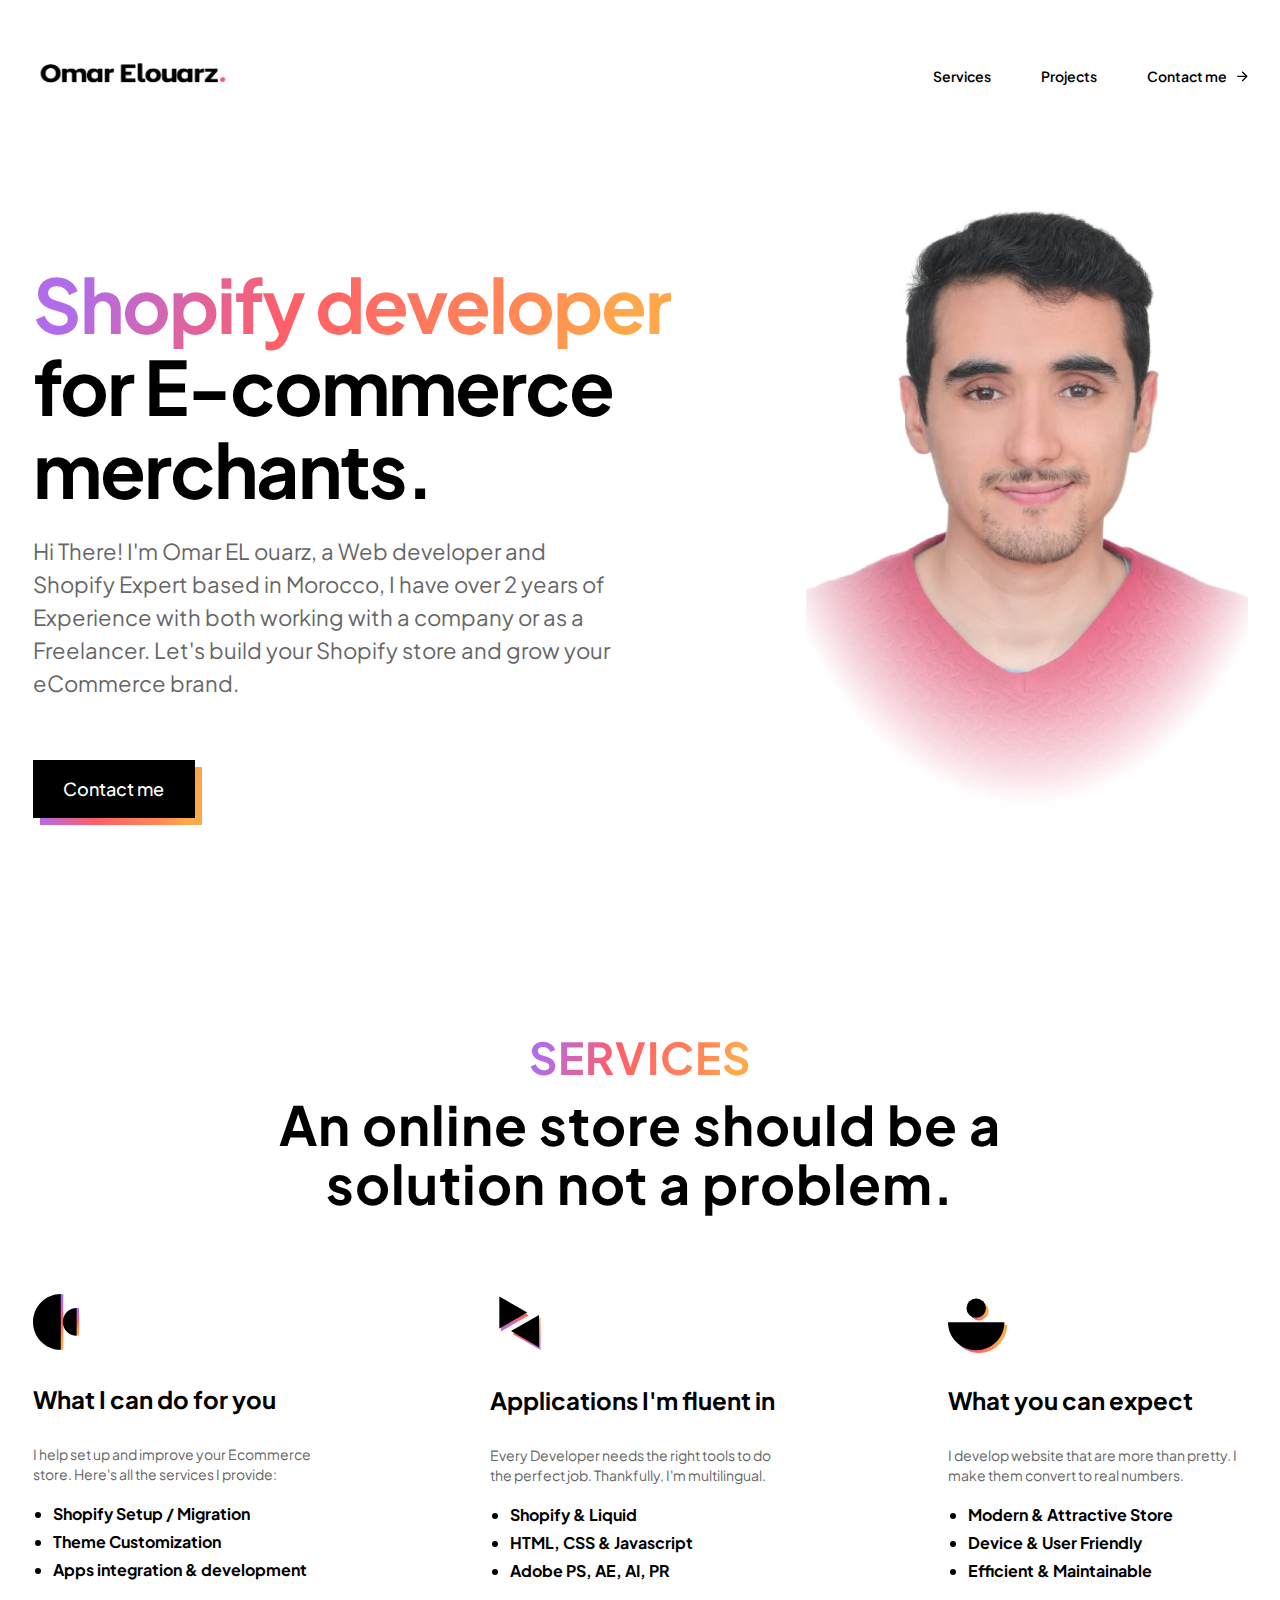
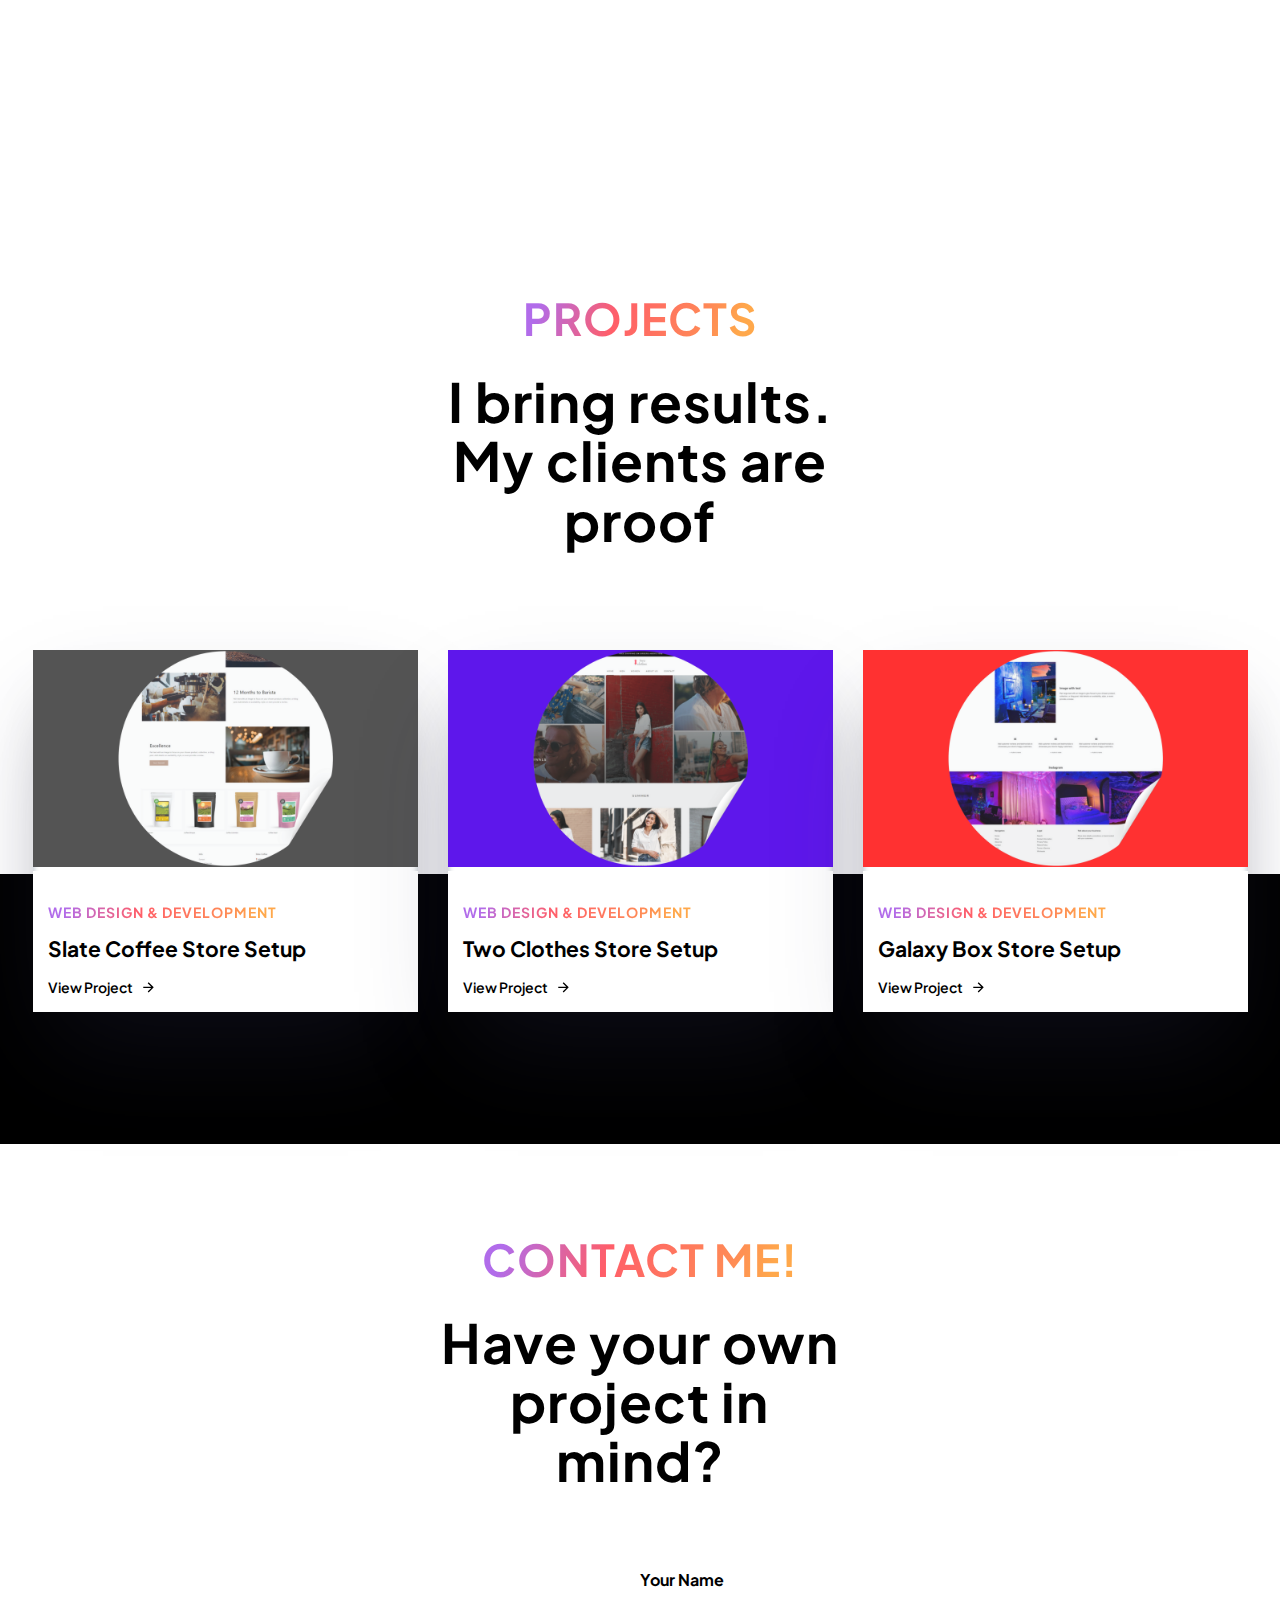
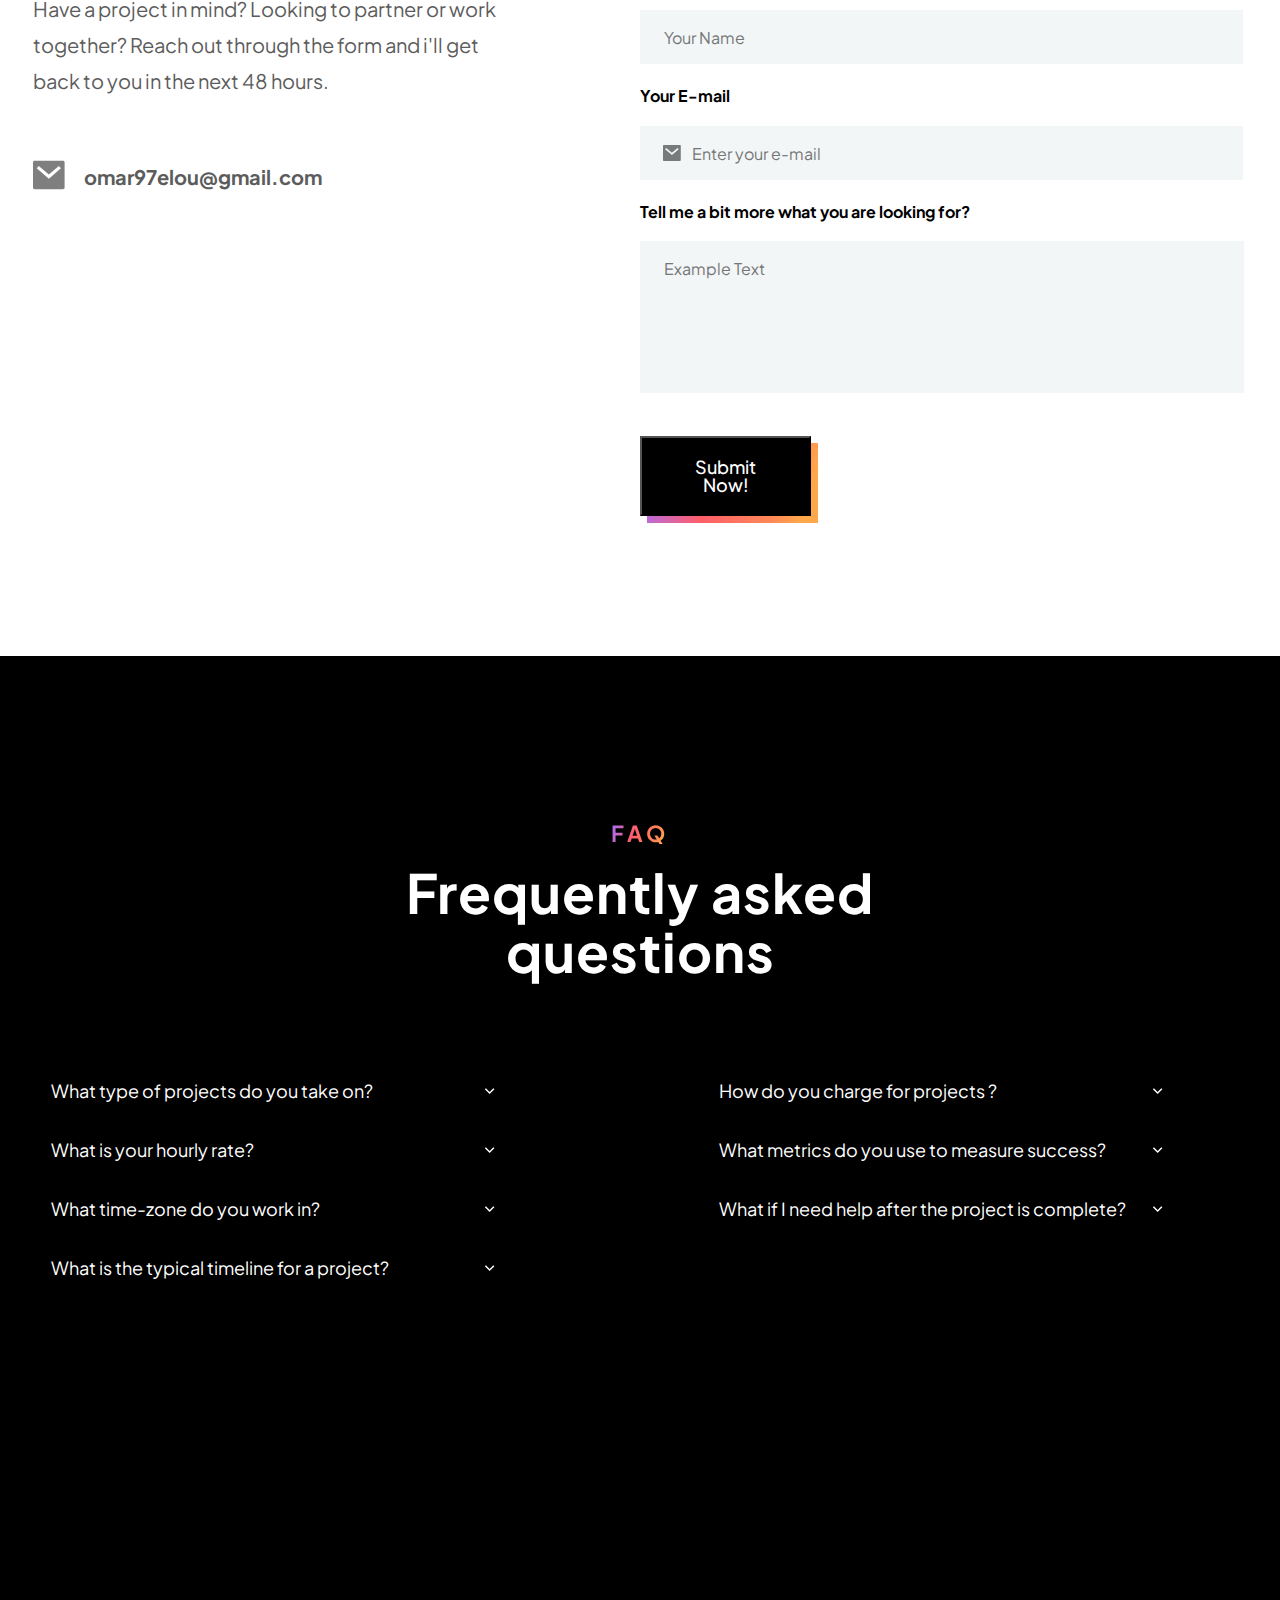
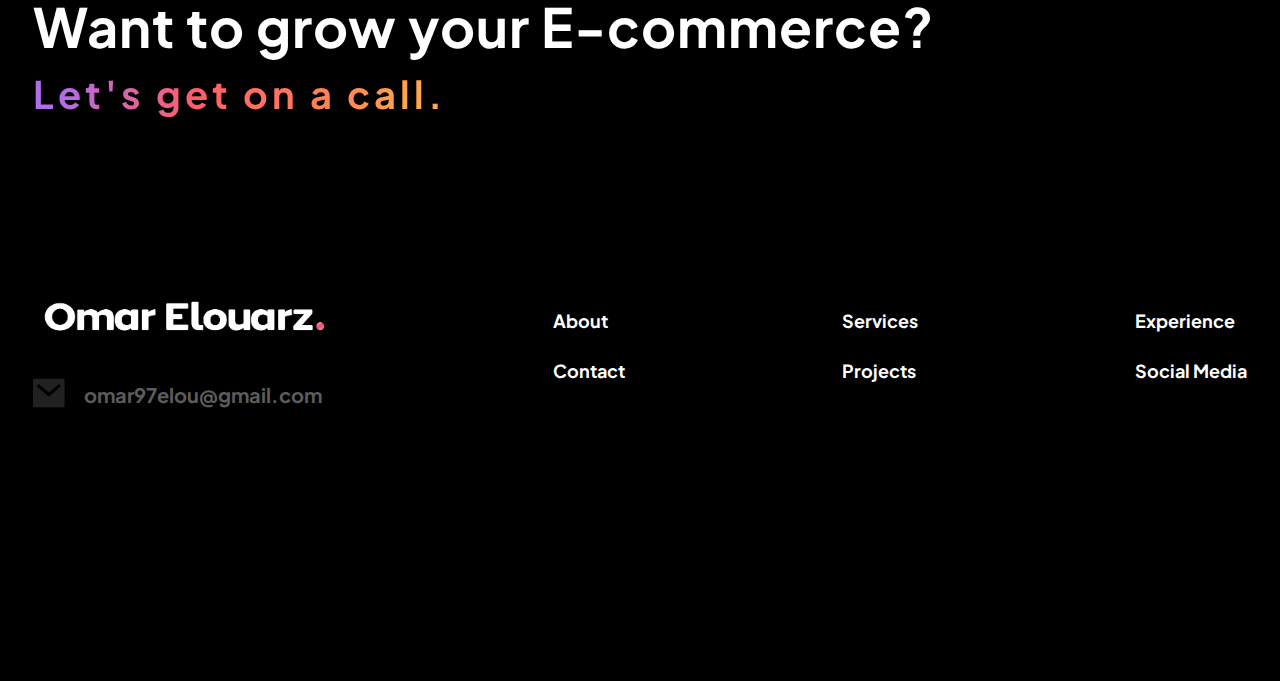
==== index.html @ 065af11f "Add the changes" ====
<!DOCTYPE html>
<html lang="en">

<head>
    <meta charset="UTF-8">
    <meta http-equiv="X-UA-Compatible" content="IE=edge">
    <meta name="viewport" content="width=device-width, initial-scale=1.0">
    <link rel="stylesheet" href="index.css">
    <link rel="preconnect" href="https://fonts.googleapis.com">
    <link rel="preconnect" href="https://fonts.gstatic.com" crossorigin>
    <link href="https://fonts.googleapis.com/css2?family=Plus+Jakarta+Sans:wght@500&display=swap" rel="stylesheet">
    <link rel="stylesheet" href="https://cdnjs.cloudflare.com/ajax/libs/font-awesome/6.2.1/css/all.min.css"
        integrity="sha512-MV7K8+y+gLIBoVD59lQIYicR65iaqukzvf/nwasF0nqhPay5w/9lJmVM2hMDcnK1OnMGCdVK+iQrJ7lzPJQd1w=="
        crossorigin="anonymous" referrerpolicy="no-referrer" />
    <title>Omar Elouarz | Shopify Expert</title>
</head>

<body>
    <section class="header-margin top-margin">
        <div class="header i-nav-bar nav-align body-max-width">
            <div class="omar-logo">
                <img src="./LWARZ KA7LA.png">
            </div>
            <input class="side-menu" type="checkbox" id="side-menu">
            <label class="hamb" for="side-menu">
                <span class="hamb-line"></span>
            </label>
            <div class="nav">
                <nav class="menu header">
                    <a href="#services">Services</a>
                    <a href="#projects">Projects</a>
                    <a href="#contact" class="contact-inline-block">
                        <div class="header-marg-img header row">
                            <div class="VP-pad">Contact me</div>
                            <div>
                                <img class="arrow" src="./Vector_1.svg">
                            </div>
                        </div>
                    </a>
                </nav>
            </div>
        </div>
    </section>
    <section id="about" class="marg-top body-max-width">
        <div class="header revers">
            <div class="header-width">
                <div class="h1-pad">
                    <h1><span class="gradiants">Shopify developer</span><br> for E-commerce <br> merchants.</h1>
                </div>
                <div class="header-p">
                    <p class="paragraph _22px">Hi There! I'm Omar EL ouarz, a Web developer and Shopify Expert based in Morocco, I have over 2 years of Experience with both working with a company or as a Freelancer. Let's build your Shopify store and grow your
                        eCommerce brand.</p><br>
                </div>
                <div class="contact-button">
                    <a class="button" href="contact">
                        <div class="button-up">
                            <div class="button-text">Contact me</div>
                        </div>
                        <div>
                            <div class="button-down"></div>
                        </div>
                    </a>
                </div>
            </div>
            <div class="my-img">
                <img src="./Frame 1.png">
            </div>
        </div>
    </section>
    <section id="services" class="marg-top body-max-width">
        <div class="second-pad-top">
            <div class="align services-wid-pad-button">
                <div>
                    <h3><span class="gradiants h3-detail">Services</span></h3>
                </div>
                <div>
                    <p class="big-title">An online store should be a solution not a problem.</p>
                </div>
            </div>
            <div class="header">
                <div class="services-p-width">
                    <div class="icons-img">
                        <img src="./Group-51.svg">
                    </div>
                    <h4>What I can do for you</h4>
                    <p class="paragraph._16px">I help set up and improve your Ecommerce store. Here's all the services I
                        provide:</p>
                    <ul class="ul-detail">
                        <li>Shopify Setup / Migration</li>
                        <li>Theme Customization</li>
                        <li>Apps integration & development</li>
                    </ul>
                </div>
                <div class="services-p-width">
                    <div class="icons-img">
                        <img src="./Group-17.svg">
                    </div>
                    <h4 style="margin-top: 30px;">Applications I'm fluent in</h4>
                    <p class="paragraph._16px">Every Developer needs the right tools to do the perfect job. Thankfully,
                        I'm multilingual.</p>
                    <ul class="ul-detail">
                        <li>Shopify & Liquid</li>
                        <li>HTML, CSS & Javascript</li>
                        <li>Adobe PS, AE, AI, PR</li>
                    </ul>
                </div>
                <div class="services-p-width">
                    <div class="icons-img">
                        <img src="./Group-16.svg">
                    </div>
                    <h4 style="margin-top: 30px;">What you can expect</h4>
                    <p class="paragraph._16px">I develop website that are more than pretty. I make them convert to real
                        numbers.</p>
                    <ul class="ul-detail">
                        <li>Modern & Attractive Store</li>
                        <li>Device & User Friendly</li>
                        <li>Efficient & Maintainable</li>
                    </ul>
                </div>
            </div>
        </div>
    </section>
    <section id="projects" class="marg-top body-max-width">
        <div>
            <div class="align projects-wid-pad">
                <div>
                    <h3><span class="gradiants h3-detail">Projects</span></h3>
                </div>
                <div class="header">
                    <div style="margin-top: 15px;">
                        <p class="big-title">I bring results.<br>My clients are proof</p>
                    </div>
                </div>
            </div>
            <!-- <div style="padding-top: 40px;">
                    <div class="projects-button">
                        <a class="button" href="projects">
                            <div class="button-up">
                                <div class="button-text">View all projects</div>
                            </div>
                            <div>
                                <div class="button-down"></div>
                            </div>
                        </a>
                    </div>
                </div> -->
            <div class="header">
                <div class="banners">
                    <div class="zoom">
                        <img class="portfolio-img" src="./Coffee-image.png">
                    </div>
                    <div class="white-bg pad">
                        <h3><span class="h3-banners gradiants h3-detail">Web Design & Development</span></h3>
                        <h2>Slate Coffee Store Setup</h2>
                        <a href="coffee.html" class="contact-inline-block">
                            <div class="header-marg-img header flex-row">
                                <div class="VP-pad">View Project</div>
                                <div>
                                    <img class="arrow" src="./Vector_1.svg">
                                </div>
                            </div>
                        </a>
                    </div>
                </div>
                <div class="banners">
                    <div class="zoom">
                        <img class="portfolio-img" src="./Cloths-image.png">
                    </div>
                    <div class="white-bg pad">
                        <h3><span class="h3-banners gradiants h3-detail">Web Design & Development</span></h3>
                        <h2>Two Clothes Store Setup</h2>
                        <a href="cloths.html" class="contact-inline-block">
                            <div class="header-marg-img header flex-row">
                                <div class="VP-pad">View Project</div>
                                <div>
                                    <img class="arrow" src="./Vector_1.svg">
                                </div>
                            </div>
                        </a>
                    </div>
                </div>
                <div class="banners">
                    <div class="zoom">
                        <img class="portfolio-img" src="./Galaxy-box-image.png">
                    </div>
                    <div class="white-bg pad">
                        <h3><span class="h3-banners gradiants h3-detail">Web Design & Development</span></h3>
                        <h2>Galaxy Box Store Setup</h2>
                        <a href="galaxy.html" class="contact-inline-block">
                            <div class="header-marg-img header flex-row">
                                <div class="VP-pad">View Project</div>
                                <div>
                                    <img class="arrow" src="./Vector_1.svg">
                                </div>
                            </div>
                        </a>
                    </div>
                </div>
            </div>
        </div>
    </section>
    <section class="background-black">
        <div class="black-section">
            <!-- <h2 class="h2">Have your own project in mind?</h2>
            <a href="#contact" class="contact-inline-block gradiants">
                <div class="grad-marg-img header">
                    <div class="VP-pad">Contact me</div>
                    <div>
                        <img class="grad-img" src="./orange arrow.svg">
                    </div>
                </div> -->
            </a>
        </div>
    </section>
    <section id="contact" class="contact-pad-bot body-max-width">
        <div class="align contact-wid-pad">
            <div>
                <h3><span class="gradiants h3-detail">Contact me!</span></h3>
            </div>
            <div class="header">
                <div style="margin-top: 15px;">
                    <p class="big-title">Have your own<br> project in mind?</p>
                </div>
            </div>
        </div>
        <div class="header">
            <div class="contact-width">
                <div class="contact-margin-top">
                    <!-- <h2 class="contact-heading">Get in touch</h2> -->
                    <p class="text-block _20-px">Have a project in mind? Looking to partner or work together? Reach out
                        through the form and i'll
                        get back to you in the next 48 hours.</p>
                    <div class="contact-email-and-phone-wrapper">
                        <div class="flex">
                            <div class="email-image-wrapper"><img src="./email.svg"></div>
                            <div class="email-text">omar97elou@gmail.com</div>
                        </div>
                        <!-- <div class="flex phone">
                            <div class="email-image-wrapper"><img src="./phone.svg"></div>
                            <div class="email-text">+212 606667563</div>
                        </div> -->
                    </div>
                </div>
            </div>
            <div class="contact-width contact-marg-top contact-height">
                <form name="contact" method="POST" data-netlify="true">
                    <div class="flex">

                        <div>
                            <label for="name" class="form-label">Your Name</label><br>
                            <input type="text" name="name" class="first-input more-details input-marg" placeholder="Your Name">
                        </div>
                        <!-- <div>
                        <label for="name" class="form-label">Last Name</label><br>
                        <input type="text" class="first-input more-details" placeholder="Last Name">
                    </div> -->
                    </div>
                    <div>
                        <div>
                            <label for="email" class="form-label">Your E-mail</label><br>
                            <input type="text" name="email" class="img-for-email second-input more-details"
                                placeholder="Enter your e-mail">
                        </div>
                    </div>
                    <div>
                        <!-- <div>
                        <label for="Budget" class="form-label">Your Budget</label><br>
                        <select name="Budget" class="img-for-budget budget-input" id="Budget">
                            <option value="First">1k-3k</option>
                            <option value="Second">3k-5k</option>
                            <option value="Third">5k-10k</option>
                            <option value="Fourth">More than 10k</option>
                        </select>
                        </div> -->
                        <div class="div-form-label">
                            <label for="name" class="form-label">Tell me a bit more what you are looking for?</label>
                            <textarea name="textarea" id="" class="second-input textarea more-details"
                                placeholder="Example Text"></textarea>
                        </div>
                        <div class="submit-button">
                            <a class="button" href="contact">
                                <div class="button-up">
                                    <button type="submit" class="button-text">Submit Now!</button>
                                </div>
                                <div>
                                    <div class="button-down"></div>
                                </div>
                            </a>
                        </div>
                    </div>
                </form>
            </div>
        </div>
    </section>
    <section class="footer-pad-top marg-top background-black">
        <div class="body-max-width">
            <div class="align faq-wid-pad">
                <div>
                    <h3><span class="gradiants h3-detail span">faq</span></h3>
                </div>
                <div>
                    <div>
                        <h2 class="h2">Frequently asked questions</h2>
                    </div>
                </div>
            </div>
            <div class="header collapsibles">
                <div class="collap-width">
                    <button class="button accordion img-faq">What type of projects do you take on?</button>
                    <div class="panel">
                        <p class="p-collap-width">I will design/develop complete Shopify websites, Fix Bugs & create
                            custom Shopify websites.
                        </p>
                    </div>
                    <button class="button accordion img-faq">What is your hourly rate?</button>
                    <div class="panel">
                        <p class="p-collap-width">I only charge hourly for my ongoing projects that need work on the
                            regular. One-time projects
                            are charged upfront to keep it transparent and clean! My hourly rate is $50.</p>
                    </div>
                    <button class="button accordion img-faq">What time-zone do you work in?</button>
                    <div class="panel">
                        <p class="p-collap-width">I work Greenwich Mean Time , but I'm always ready to help out in
                            emergencies, no matter the
                            hour.</p>
                    </div>
                    <button class="button accordion img-faq">What is the typical timeline for a project?</button>
                    <div class="panel">
                        <p class="p-collap-width">Depends on the scope of the project, really. Some projects take less
                            than a week. Some take
                            months. The best way to find out is to get on a quick call with me, and discuss it. No
                            strings attached!</p>
                    </div>
                </div>
                <div class="collap-width">
                    <button class="button accordion img-faq">How do you charge for projects ?</button>
                    <div class="panel">
                        <p class="p-collap-width">I quote a price upfront--so that you know exactly what you're paying
                            and for what, and there
                            are no surprises later. The exact cost of your project depends on the scope and
                            requirements!</p>
                    </div>
                    <button class="button accordion img-faq">What metrics do you use to measure success?</button>
                    <div class="panel">
                        <p class="p-collap-width">The best metrics are customer adoption, happiness, task success, and
                            engagement. There are a
                            number of frameworks such as the System Usability Scale that help us understand product
                            performance and I'm happy to help with that.</p>
                    </div>
                    <button class="button accordion img-faq">What if I need help after the project is complete?</button>
                    <div class="panel">
                        <p class="p-collap-width">I always make sure to help out my clients one month after the project
                            ends, for free. For any
                            help post that, we can work out an ongoing arrangement!</p>
                    </div>
                </div>
            </div>
        </div>
    </section>
    <footer class="footer-pad-top background-black">
        <div class="body-max-width">
            <div class="footer-wid-pad">
                <div>
                    <div>
                        <h2 class="h2">Want to grow your E-commerce?</h2>
                    </div>
                </div>
                <div>
                    <h3><span class="gradiants h3-detail span2">Let's get on a call.</span></h3>
                </div>
            </div>
            <div class="flex-space-between footer-detail footer-pad-top">
                <div class="footer-img">
                    <img class="img-pad" src="./LWARZ BAYDA.png">
                    <div class="flex">
                        <div class="email-image-wrapper">
                            <img src="./Vector_3.svg">
                        </div>
                        <div class="email-text">omar97elou@gmail.com</div>
                    </div>
                </div>
                <div>
                    <nav class="flex-col">
                        <a class="footer-nav-a gap" href="#">About</a>
                        <a class="footer-nav-b gap pad-right1" href="#">Contact</a>
                    </nav>
                </div>
                <div>
                    <nav class="flex-col">
                        <a class="footer-nav-a gap" href="#">Services</a>
                        <a class="footer-nav-b gap pad-right2" href="#">Projects</a>
                    </nav>
                </div>
                <div>
                    <nav class="flex-col">
                        <a class="footer-nav-a gap" href="#">Experience</a>
                        <a class="footer-nav-b gap pad-right3" href="#">Social Media</a>
                    </nav>
                </div>
            </div>
    </footer>
    <script>
        var acc = document.getElementsByClassName("accordion");
        var i;

        for (i = 0; i < acc.length; i++) {
            acc[i].addEventListener("click", function () {
                this.classList.toggle("active");
                var panel = this.nextElementSibling;
                if (panel.style.display === "block") {
                    panel.style.display = "none";
                } else {
                    panel.style.display = "block";
                }
            });
        }
    </script>
    <script src="https://ajax.googleapis.com/ajax/libs/jquery/3.3.1/jquery.min.js"></script>
    <script>
        $(document).ready(function () {
            // Add smooth scrolling to all links
            $("a").on('click', function (event) {

                // Make sure this.hash has a value before overriding default behavior
                if (this.hash !== "") {
                    // Prevent default anchor click behavior
                    event.preventDefault();

                    // Store hash
                    var hash = this.hash;

                    // Using jQuery's animate() method to add smooth page scroll
                    // The optional number (800) specifies the number of milliseconds it takes to scroll to the specified area
                    $('html, body').animate({
                        scrollTop: $(hash).offset().top
                    }, 800, function () {

                        // Add hash (#) to URL when done scrolling (default click behavior)
                        window.location.hash = hash;
                    });
                } // End if
            });
        });
    </script>
</body>

</html>
---- index.css ----
/* html{
    scroll-behavior: smooth;
} */
body {
    font-family: 'Plus Jakarta Sans', sans-serif;
    color: #333;
    font-size: 14px;
    line-height: 20px;
    margin: 0px;
}

*{
    font-family: 'Plus Jakarta Sans', sans-serif;
}

.side-menu {
    display: none;
}

.body-max-width {
    max-width: 1215px;
    margin-left: auto;
    margin-right: auto;
}

.omar-logo img {
    width: 100%;
}

.omar-logo {
    width: 200px;
}

.nav-align {
    align-items: center;
}

.arrow {
    width: 11px;
    
}

.marg-top {
    margin-top: 60px;
}

.second-pad-top {
    padding-top: 100px;
}

.header {
    display: flex;
    justify-content: space-between;
}

.contact-inline-block {
    max-width: 100%;
    display: inline-block;
}

.my-img {
    max-width: 450px;
    width: 40%;
}

img {
    width: 100%;
}

a {
    text-decoration: none;
    color: black;
    font-weight: 600;
}
nav a {
    margin-left: 50px;
}

.top-margin{
    margin: 50px 0px;
}

.header-marg-img img{
    transform: translate(0px,0px);
    transition: all 0.5s ease;
}
.header-marg-img:hover img{
    transform: translate(10px,0px);
}

.hero {
    display: flex;
}

h1 .gradiants {
    background-image: linear-gradient(108deg, #b16cea 8%, #ff5e69 40%, #ff8a56 77%, #ffa84b 91%);
    -webkit-background-clip: text;
    background-clip: text;
    -webkit-text-fill-color: transparent;
}

._22px {
    font-size: 22px;
    line-height: 150%;
}
.big-title {
    margin-top: 0px;
    margin-bottom: 0px;
    color: #000;
    font-size: 54px;
    line-height: 110%;
    font-weight: 700;
    letter-spacing: 1px;
}

.h3-detail {
    font-size: 22px;
    letter-spacing: 4px;
    font-weight: 700;
    text-transform: uppercase;
}

.services-wid-pad-button {
    width: 60%;
    margin-left: auto;
    margin-right: auto;
    padding-bottom: 80px;
}

.button {
    position: relative;
    overflow: visible;
}

.button-text {
    position: relative;
    z-index: 1;
    padding: 20px 30px;
    background-color: #000;
    transition: 0.5s;
    
}
.button-text:hover {
    transform: translate(7px, 7px);
    z-index: 1;
    transition: 0.5s;
    
}
.h1-pad{
    padding-top: 100px;
}

.header-width {
    width: 70%;
}

h1 {
    margin-top: 0px;
    margin-bottom: 0px;
    color: #000;
    font-size: 75px !important;
    line-height: 110%;
    font-weight: 700;
    letter-spacing: -2px;
}

p {
    margin-bottom: 0px;
    color: #666;
}

.paragraph._22px {
    font-size: 22px;
    line-height: 150%;
}

.header-p {
    max-width: 590px;
    margin-top: 25px;
    margin-bottom: 40px;
}

.button-text {
    color: #fff;
    font-size: 18px;
    line-height: 100%;
    font-weight: 500;
}

.button-down {
    position: absolute;
    left: 0%;
    top: 0%;
    right: 0%;
    bottom: 0%;
    padding: 20px 30px;
    background-image: linear-gradient(108deg, #b16cea 8%, #ff5e69 40%, #ff8a56 77%, #ffa84b 91%);
    -webkit-transform: translate(7px, 7px);
    -ms-transform: translate(7px, 7px);
    transform: translate(7px, 7px);
}

.contact-button {
    width: 162px;
}
.gradiants {
    background-image: linear-gradient(108deg, #b16cea 8%, #ff5e69 40%, #ff8a56 77%, #ffa84b 91%);
    -webkit-background-clip: text;
    -webkit-text-fill-color: transparent;
    line-height: 90%;
    font-weight: 700;
}

h3 .gradiants {
    background-image: linear-gradient(108deg, #b16cea 8%, #ff5e69 40%, #ff8a56 77%, #ffa84b 91%);
    -webkit-background-clip: text;
    -webkit-text-fill-color: transparent;
    font-size: 44px;
    letter-spacing: 1px;
}

.align {
    text-align: center;
}

ul {
    padding: 0 10px;
}

.services-p-width {
    width: 300px;
}
h4 {
    color: #000;
    font-size: 24px;
    line-height: 110%;
    font-weight: 700;
}
.paragraph._16px {
    font-size: 16px;
    line-height: 28px;
}

p ._16px {
    padding-right: 10px;
}

.ul-detail {
    margin-left: 10px;
    color: #000;
    font-size: 16px;
    line-height: 28px;
    font-weight: 700;
}
.projects-button {
    width: 200px;
}
.portfolio-img {
    width: 100%;
}
.portfolio-header {
    display: flex;
    justify-content: space-between
}
.banners {
   margin: 100px 0 ;
   width: 385px;
   background-color: white;
   box-shadow: rgba(50, 50, 93, 0.25) 0px 50px 100px -20px, rgba(0, 0, 0, 0.3) 0px 30px 60px -30px, rgba(10, 37, 64, 0.35) 0px -2px 6px 0px inset;
}

.zoom {
    overflow: hidden;
}
.portfolio-img {
    transition: all 0.5s ease-in-out;
}
.zoom:hover img{
    transform: scale(1.3);
}

.white-bg {
    background-color: white;
    color: black;
}

.VP-pad{
    padding-right: 10px;
}

.projects-wid-pad{
    width: 44%;
    margin-left: auto;
    margin-right: auto;
}
.contact-wid-pad{
    width: 36%;
    margin-left: auto;
    margin-right: auto;
}
.contact-margin-top {
    margin-top: 100px;
}

.bc {
    background-color: #000;
    height: 400px;
    position: relative;
    bottom: 255px;
    z-index: -1;
}
.pad {
    padding:15px;
}
.h3-banners {
    font-size: 14px !important ;
}

.black-section{
    max-width: 1215px;
    margin-left: auto;
    margin-right: auto;
    padding-top: 220px;
    padding-bottom: 50px;
}
.background-black{
    background-color: #000;

}
.h2 {
    margin: 0;
    padding: 0;
    color: white;
    font-size: 54px;
    line-height: 110%;
    font-weight: 700;
    letter-spacing: 1px;
}
.contact-pad-bot {
    padding: 80px 0;
}

.icons-img {
    width: 20%;
}

.grad-img {
    width: 30px;
}
.grad-marg-img {
    font-size: 54px;
    margin-top: 30px;
}

.grad-marg-img img{
    transform: translate(0px,0px);
    transition: all ease;
}
.grad-marg-img:hover img{
    transform: translate(10px,0px);
}

#projects{
    position: relative;
    bottom: -238px
}
#services, #projects, #contact {
    transition-delay:  0.5s;
}
.flex {
    display: flex;   
}
.contact-height {
    line-height: 58px;
}
.contact-heading {
    margin-bottom: 32px;
    color: black;
    font-size: 56px;
    line-height: 72px;
}
.text-block._20-px {
    width: 475px;
    color: #5c5c5c;
    font-size: 20px;
    line-height: 36px;
}
.contact-email-and-phone-wrapper {
    margin-top: 60px;
    width: 350px;
}
.email-image-wrapper{
    display: flex;
    width: 32px;
    height: 32px;
    margin-right: 19px;
}
.email-text {
    color: #5c5c5c;
    font-size: 20px;
    line-height: 36px;
    font-weight: 700;
}
.phone {
    margin-top: 50px;
}
.contact-width {
    width: 50%;
}
.contact-marg-top {
    margin-top: 60px;
}
.form-label {
    margin-bottom: 12px;
    color: #000;
    font-size: 16px;
    
    font-weight: 700;
}
.first-input {
    width: 577px;
    height: 38px;
    margin-bottom: 50px;
}
.input-marg{
    margin-right: 10px;
    
}
.second-input {
    width: 549px;
    height: 38px;
    resize: none;
    margin-bottom: 50px;
}
.budget-input {
    width: 607px;
    height: 38px;
    padding-left: 24px;
    /* margin-bottom: 50px; */
    background-color: #f2f6f7
}
.more-details {
    border: 1px none #000;
    background-color: #f2f6f7;
    font-size: 16px;
    line-height: 28px;
    margin-bottom: 0px;
    padding-top: 8px;
    padding-bottom: 8px;
    padding-left: 24px;
}
.textarea {
    padding-top: 14px;
    padding-bottom: 100px;
    width: 578px;
    margin-bottom: 20px;
}
.submit-button {
    width: 171px;
}
.img-for-email {
    background-image: url(../Vector-2_1.svg);
    background-repeat: no-repeat;
    background-size: 18px 18px;
    background-position: 4% 50%;
    padding-left: 52px;
}
.img-for-budget {
    background-image: url(../Vector_2.svg);
    background-repeat: no-repeat;
    background-size: 18px 18px;
    background-position: 4% 50%;
    padding-left: 53px;
    height: 56px;
    color: rgba(0, 0, 0, 0.5);
    font-size: 16px;
    line-height: 32px;
}
.p_width {
    color: white;
}
.span {
    font-size: 22px !important;
    line-height: 100%;
    font-weight: 700;
    letter-spacing: 4px !important;
    text-transform: uppercase;
}
.span2 {
    font-size: 38px !important;
    line-height: 110%;
    font-weight: 700;
    letter-spacing: 4px !important;
    text-transform: none;
    
}
.faq-wid-pad {
    width: 50%;
    margin-left: auto;
    margin-right: auto;
}
.footer-pad-top {
    padding: 150px 0px;
}
.collapsibles {
    padding-top: 80px;
}

.accordion {
    background-color: black;
    color: white;
    cursor: pointer;
    padding: 18px;
    width: 90%;
    border: none;
    text-align: left;
    outline: none;
    font-size: 15px;
    transition: 0.4s;
}
  
.active, .accordion:hover {
    background-color: rgba(128, 128, 128, 0.515); 
}
  
.panel {
    padding: 0 18px;
    display: none;
    background-color: black;
    overflow: hidden;
}

.collap-width {
    width: 45%;
}

.p-collap-width {
    width: 85%;
}
.button {
    font-size: 18px;
}
.p-contact-width {
    width: 380px;
}
.img-faq {
    background-image: url(./arrow-down-s-line-1.svg);
    background-repeat: no-repeat;
    background-size: 950px 18px;
    background-position: 4% 50%;
}
.footer-wid-pad {
    width: 100%;
    margin-left: auto;
    margin-right: auto;
}
.footer-nav-b{
    color: white;
    font-weight: 700;
    font-size: 18px;
}
.footer-nav-a {
    color: white;
    padding-top: 30px;
    padding-bottom: 30px;
    font-weight: 700;
    font-size: 18px;
}
.flex-col {
    display: flex;
    flex-direction: column;
}
.footer-detail {
    width: 100%;
    height: 100px;
}
.footer-img {
    width: 25%;
}
.flex-space-between {
    display: flex;
    justify-content: space-between;
}
.img-pad {
    padding-bottom: 17px;
}
#i-bar {
    display: none;
}

@media only screen and (max-width: 768px) {
    body {
        
    }
    .body-max-width {
        max-width: 700px;
        margin-left: auto;
        margin-right: auto;
    }
    .header {
        flex-direction: column;
    }
    .first-input {
        width: 460px;
    }
    .second-input {
        width: 430px;  
    }
    .text-block._20-px {
        width: 500px;
    }
    h1 {
        font-size: 70px !important;
    }
    .header-p {
        max-width: 615px;
    }
    .header-width {
        width: 90%;
        margin-left: auto;
        margin-right: auto;
    }
    .my-img {
        padding-top: 60px;
        width: 45%;
        margin-left: auto;
        margin-right: auto;
    }
    .services-wid-pad-button {
        width: 100%;
        margin-left: auto;
        margin-right: auto;
        padding-bottom: 80px;
    }
    h3 .gradiants {
        font-size: 24px;
        letter-spacing: 4px; 
    }
    .projects-wid-pad {
        width: 100%;
        margin-left: auto;
        margin-right: auto;
    }
    .big-title {
        font-weight: 700;
        font-size: 50px;
        width: 600px;
        margin-left: auto;
        margin-right: auto;
    }
    .contact-wid-pad {
        width: 100%;
        margin-left: auto;
        margin-right: auto;
    }
    h5 {
        font-size: 19px;
    }
    .black-section {
        display: none;
    }
    .marg-top {
        margin-top: 0px;
    }
    .contact-margin-top {
        margin-top: 50px;
    }
    .contact-width {
        width: 70%;
        margin-left: auto;
        margin-right: auto;
    }
    .h2 {
        font-size: 36px;
        line-height: 120%;
        letter-spacing: 0.5px;
    }
    .faq-wid-pad {
        width: 100%;
        margin-left: auto;
        margin-right: auto;
    }
    .collap-width {
        width: 90%;
        margin-left: auto;
        margin-right: auto;
    }
    .banners {
        margin: 30px 0px;
        margin-left: auto;
        margin-right: auto;
    }
    #contact {
        margin-top: 200px;
    }
    .flex-space-between {
        flex-direction: column;
    }
    .footer-img {
        width: 70%;
    }
    .flex-col {
        flex-direction: row;
        justify-content: space-between;
    }
    .footer-nav-b {
        padding-top: 30px;
        padding-bottom: 30px;
    }
    .gap {
        margin: 0;
    }
    .pad-right1 {
        padding-right: 60px;
    }
    .pad-right2 {
        padding-right: 59px;
    }
    .pad-right3 {
        padding-right: 22px;
    }

    .img-faq {
        background-image: url(./arrow-down-s-line-1.svg);
        background-repeat: no-repeat;
        background-size: 1250px 18px;
        background-position: 4% 50%;
    }
    .accordion {
        width: 100%;
    }
    .span2 {
        font-size: 30px !important;
        letter-spacing: 1px !important;
    }
    .email-image-wrapper {
        width: 30px;
        height: 21px;
        margin-right: 6px;
        margin-top: 8px;
    }
    .footer-wid-pad {
        width: 85%;
        margin-left: auto;
        margin-right: auto;
    }
    .footer-detail {
        width: 85%;
        height: 100px;
        margin-left: auto;
        margin-right: auto;
    }
    .img-pad {
        width: 85%;
    }
    .header.flex-row {
        flex-direction: row;
    }
    .textarea {
        width: 460px;
    }
    .div-form-label {
        width: 375px;
    }
    .services-p-width {
        padding-top: 30px;
        margin-left: auto;
        margin-right: auto;
    }
    .header.revers {
        flex-direction: column-reverse;
    }
    #i-bar {
        display: block;
        margin-left: 166px;
    }
    #i-bar :hover{

    }
    .header.i-nav-bar {
        flex-direction: row;
        justify-content: space-between;
    }
    .side-menu {
        display: none;
    }

    .hamb {
        cursor: pointer;
        float: right;
        padding: 40px 20px;
    }
    .nav {
        max-height: 0;
        transition: max-height .5s ease-out;
    }
    .nav{
        width: 100%;
        height: 16%;
        background-color: white;
        position: absolute;
        top: 104px;
        left: 0;
        overflow: hidden;
    }

    .row {
        display: flex;
        flex-direction: row;
        justify-content: center;
    }
    
    .menu a{
        display: block;
        padding: 12px;
        margin: 0;
        color: black;
        text-align: center;
    }
    .menu a:hover{
        background-color: white;
    }
    .side-menu:checked ~ nav{
        max-height: 100%;
    }
    .hamb-line {
        background: black;
        display: block;
        height: 2px;
        position: relative;
        width: 24px;
    }
    .hamb-line::before,
    .hamb-line::after{
    background: black;
    content: '';
    display: block;
    height: 100%;
    position: absolute;
    transition: all .2s ease-out;
    width: 100%;
    }
    .hamb-line::before{
    top: 5px;
    }

    .hamb-line::after{
    top: -5px;
    }
    .side-menu:checked ~ .nav{
        max-height: 16%;
        box-shadow: rgba(0, 0, 0, 0.1) 0px 4px 6px -1px, rgba(0, 0, 0, 0.06) 0px 2px 4px -1px;
    }
    
    .side-menu:checked ~ .hamb .hamb-line {
        background: transparent;
    }
    
    .side-menu:checked ~ .hamb .hamb-line::before {
        transform: rotate(-45deg);
        top:0;
    
    }
    
    .side-menu:checked ~ .hamb .hamb-line::after {
        transform: rotate(45deg);
        top:0;
    }
    #projects {
        position: relative;
        bottom: -100px;
    }

}


@media only screen and (max-width: 425px) {
    body {
        
    }
    .body-max-width {
        max-width: 380px;
        margin-left: auto;
        margin-right: auto;
    }
    .header {
        flex-direction: column;
    }
    .first-input {
        width: 350px;
    }
    .second-input {
        width: 323px;  
    }
    .text-block._20-px {
        width: 380px;
    }
    h1 {
        font-size: 40px !important;
    }
    .paragraph._22px {
        font-size: 19px;
        /* line-height: 150%; */
    }
    .header-width {
        width: 100%;
    }
    .my-img {
        padding-top: 60px;
        width: 70%;
        margin-left: auto;
        margin-right: auto;
    }
    .services-wid-pad-button {
        width: 100%;
        margin-left: auto;
        margin-right: auto;
        padding-bottom: 80px;
    }
    h3 .gradiants {
        font-size: 24px;
        letter-spacing: 4px; 
    }
    .projects-wid-pad {
        width: 100%;
        margin-left: auto;
        margin-right: auto;
    }
    .big-title {
        font-weight: 700;
        font-size: 32px;
        width: 350px;
        margin-left: auto;
        margin-right: auto;
    }
    .contact-wid-pad {
        width: 100%;
        margin-left: auto;
        margin-right: auto;
    }
    h5 {
        font-size: 19px;
    }
    .black-section {
        display: none;
    }
    .marg-top {
        margin-top: 0px;
    }
    .contact-margin-top {
        margin-top: 50px;
    }
    /* img {
        width: 100%;
    } */
    .h2 {
        font-size: 36px;
        line-height: 120%;
        letter-spacing: 0.5px;
    }
    .faq-wid-pad {
        width: 100%;
        margin-left: auto;
        margin-right: auto;
    }
    .collap-width {
        width: 100%;
    }
    .banners {
        margin: 30px 0px;
    }
    #contact {
        margin-top: 200px;
    }
    .flex-space-between {
        flex-direction: column;
    }
    .footer-img {
        width: 70%;
    }
    .flex-col {
        flex-direction: row;
        justify-content: space-between;
    }
    .footer-nav-b {
        padding-top: 30px;
        padding-bottom: 30px;
    }
    .gap {
        margin: 0;
    }
    .pad-right1 {
        padding-right: 60px;
    }
    .pad-right2 {
        padding-right: 59px;
    }
    .pad-right3 {
        padding-right: 22px;
    }

    .img-faq {
        background-image: url(./arrow-down-s-line-1.svg);
        background-repeat: no-repeat;
        background-size: 755px 18px;
        background-position: 4% 50%;
    }
    .accordion {
        width: 100%;
    }
    .span2 {
        font-size: 30px !important;
        letter-spacing: 1px !important;
    }
    .email-image-wrapper {
        width: 30px;
        height: 21px;
        margin-right: 6px;
        margin-top: 8px;
    }
    .img-pad {
        width: 85%;
    }
    .header.flex-row {
        flex-direction: row;
    }
    .textarea {
        width: 350px;
    }
    .div-form-label {
        width: 375px;
    }
    .services-p-width {
        padding-top: 30px;
    }
    .header.revers {
        flex-direction: column-reverse;
    }
    #i-bar {
        display: block;
        margin-left: 166px;
    }
    #i-bar :hover{

    }
    .header.i-nav-bar {
        flex-direction: row;
        justify-content: space-between;
    }
    .side-menu {
        display: none;
    }

    .hamb {
        cursor: pointer;
        float: right;
        padding: 40px 20px;
    }
    .nav {
        max-height: 0;
        transition: max-height .5s ease-out;
    }
    .nav{
        width: 100%;
        height: 16%;
        background-color: white;
        position: absolute;
        top: 104px;
        left: 0;
        overflow: hidden;
    }

    .row {
        display: flex;
        flex-direction: row;
        justify-content: center;
    }
    
    .menu a{
        display: block;
        padding: 12px;
        margin: 0;
        color: black;
        text-align: center;
    }
    .menu a:hover{
        background-color: white;
    }
    .side-menu:checked ~ nav{
        max-height: 100%;
    }
    .hamb-line {
        background: black;
        display: block;
        height: 2px;
        position: relative;
        width: 24px;
    }
    .hamb-line::before,
    .hamb-line::after{
    background: black;
    content: '';
    display: block;
    height: 100%;
    position: absolute;
    transition: all .2s ease-out;
    width: 100%;
    }
    .hamb-line::before{
    top: 5px;
    }

    .hamb-line::after{
    top: -5px;
    }
    .side-menu:checked ~ .nav{
        max-height: 16%;
        box-shadow: rgba(0, 0, 0, 0.1) 0px 4px 6px -1px, rgba(0, 0, 0, 0.06) 0px 2px 4px -1px;
    }
    
    .side-menu:checked ~ .hamb .hamb-line {
        background: transparent;
    }
    
    .side-menu:checked ~ .hamb .hamb-line::before {
        transform: rotate(-45deg);
        top:0;
    
    }
    
    .side-menu:checked ~ .hamb .hamb-line::after {
        transform: rotate(45deg);
        top:0;
    }
    #projects {
        position: relative;
        bottom: -100px;
    }
}





/* @media only screen and (max-width: 768px) {
    body {
        
    }
    .body-max-width {
        max-width: 380px;
        margin-left: auto;
        margin-right: auto;
    }
    .header {
        flex-direction: column;
    }
    .first-input {
        width: 350px;
    }
    .second-input {
        width: 323px;  
    }
    .text-block._20-px {
        width: 380px;
    }
    nav {
        display: none;
    }
    h1 {
        font-size: 40px !important;
    }
    .paragraph._22px {
        font-size: 19px;
    }
    .header-width {
        width: 100%;
    }
    .my-img {
        padding-top: 60px;
        width: 70%;
        margin-left: auto;
        margin-right: auto;
    }
    .services-wid-pad-button {
        width: 100%;
        margin-left: auto;
        margin-right: auto;
        padding-bottom: 80px;
    }
    h3 .gradiants {
        font-size: 24px;
        letter-spacing: 4px; 
    }
    .projects-wid-pad {
        width: 100%;
        margin-left: auto;
        margin-right: auto;
    }
    .big-title {
        font-weight: 700;
        font-size: 32px;
        width: 350px;
        margin-left: auto;
        margin-right: auto;
    }
    .contact-wid-pad {
        width: 100%;
        margin-left: auto;
        margin-right: auto;
    }
    h5 {
        font-size: 19px;
    }
    .black-section {
        display: none;
    }
    .marg-top {
        margin-top: 0px;
    }
    .contact-margin-top {
        margin-top: 50px;
    }
    img {
        width: 100%;
    }
    .h2 {
        font-size: 36px;
        line-height: 120%;
        letter-spacing: 0.5px;
    }
    .faq-wid-pad {
        width: 100%;
        margin-left: auto;
        margin-right: auto;
    }
    .collap-width {
        width: 100%;
    }
    .banners {
        margin: 30px 0px;
    }
    #contact {
        margin-top: 210px;
    }
    .flex-space-between {
        flex-direction: column;
    }
    .footer-img {
        width: 90%;
    }
    .flex-col {
        flex-direction: row;
        justify-content: space-between;
    }
    .footer-nav-b {
        padding-top: 30px;
        padding-bottom: 30px;
    }
    .gap {
        margin: 0;
    }
    .pad-right1 {
        padding-right: 60px;
    }
    .pad-right2 {
        padding-right: 59px;
    }
    .pad-right3 {
        padding-right: 22px;
    }
} */
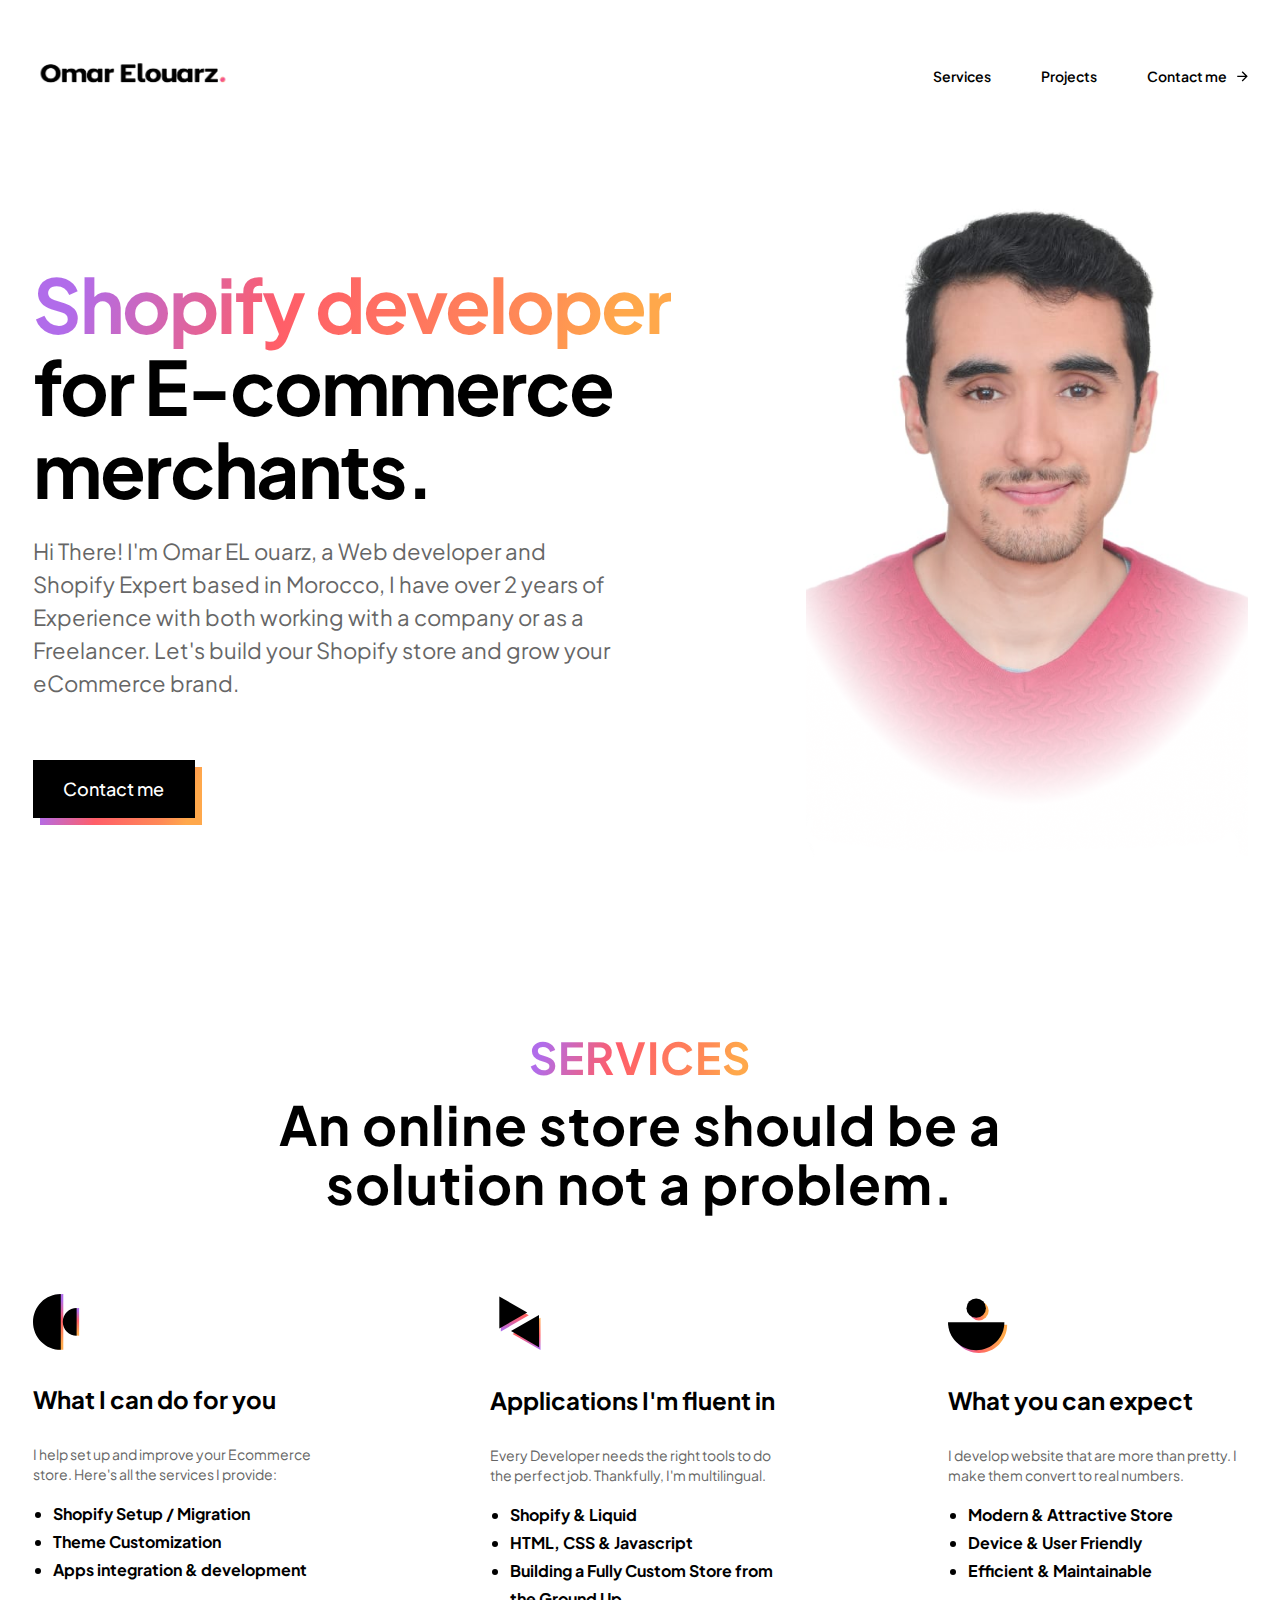
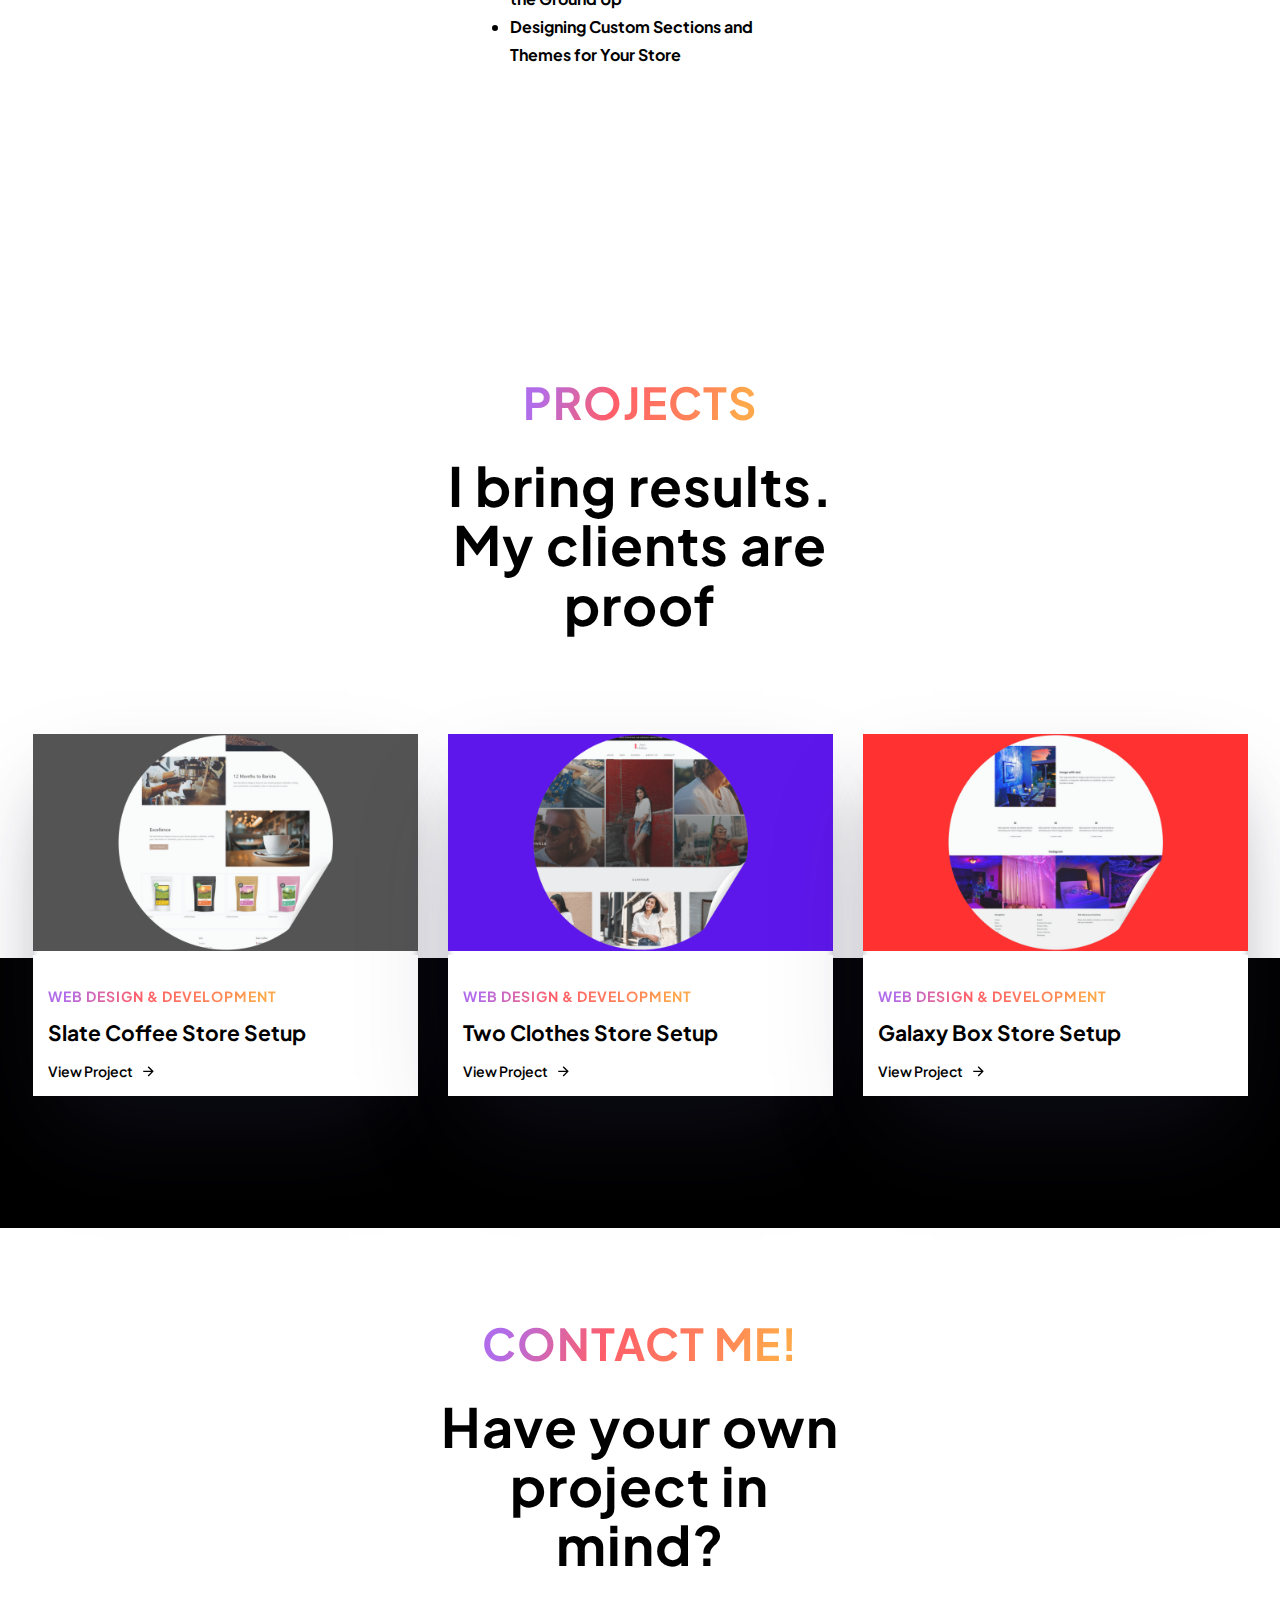
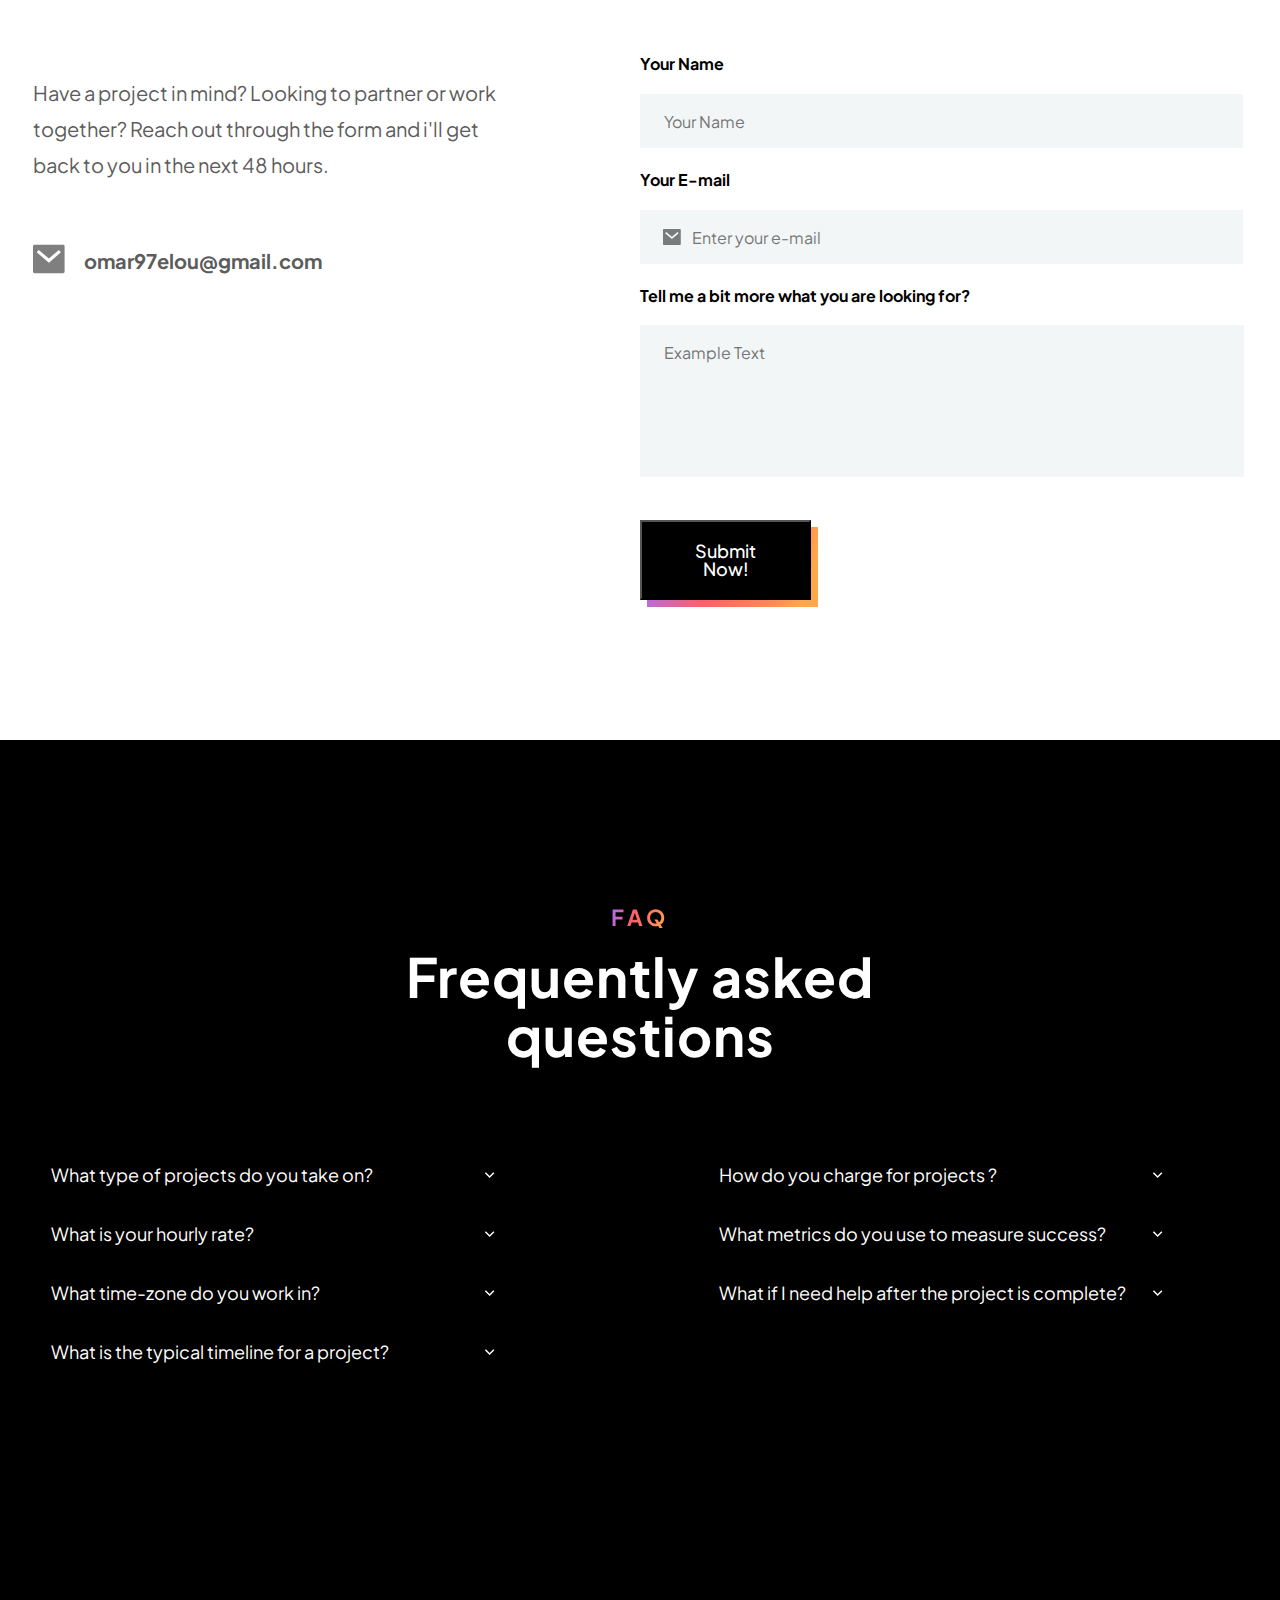
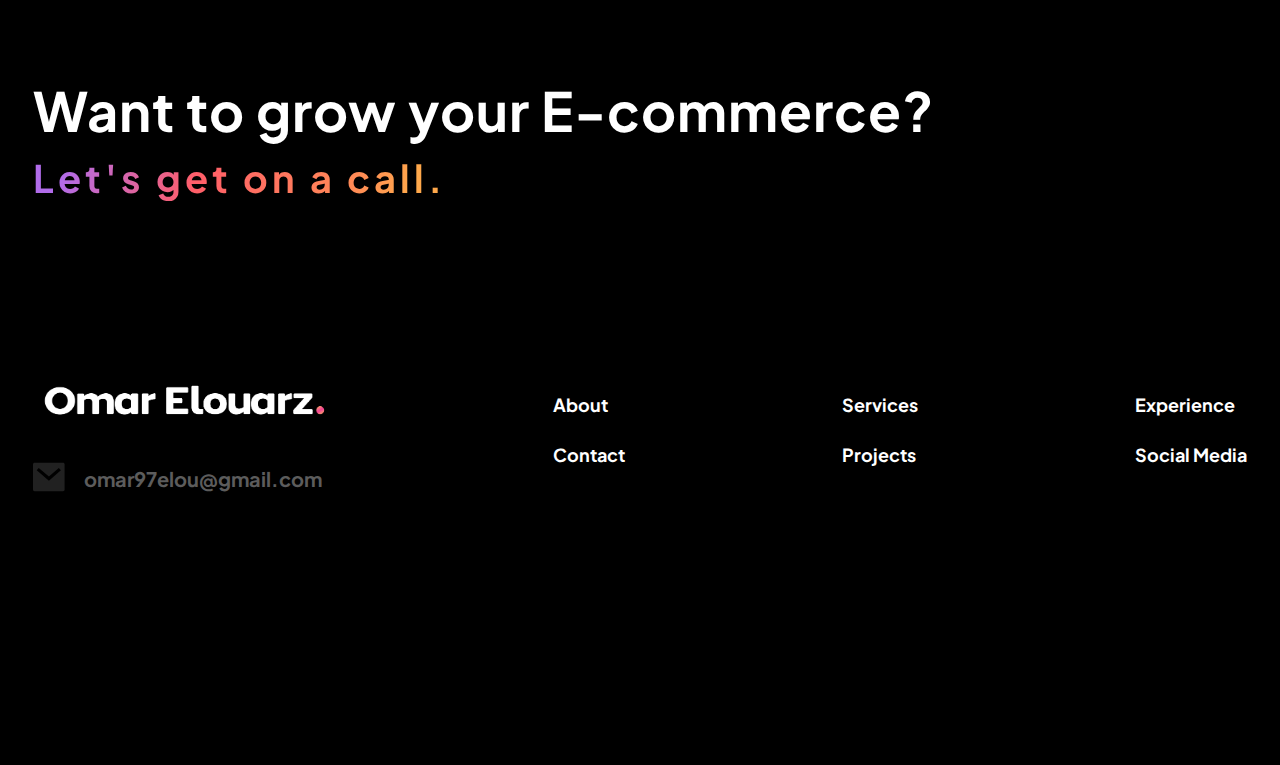
==== commit bb4c8e57: "Update index.html" ====
--- a/index.html
+++ b/index.html
@@ -101,7 +101,8 @@
                     <ul class="ul-detail">
                         <li>Shopify & Liquid</li>
                         <li>HTML, CSS & Javascript</li>
-                        <li>Adobe PS, AE, AI, PR</li>
+                        <li>Building a Fully Custom Store from the Ground Up</li>
+                        <li>Designing Custom Sections and Themes for Your Store</li>
                     </ul>
                 </div>
                 <div class="services-p-width">
@@ -444,4 +445,4 @@
     </script>
 </body>
 
-</html>+</html>
